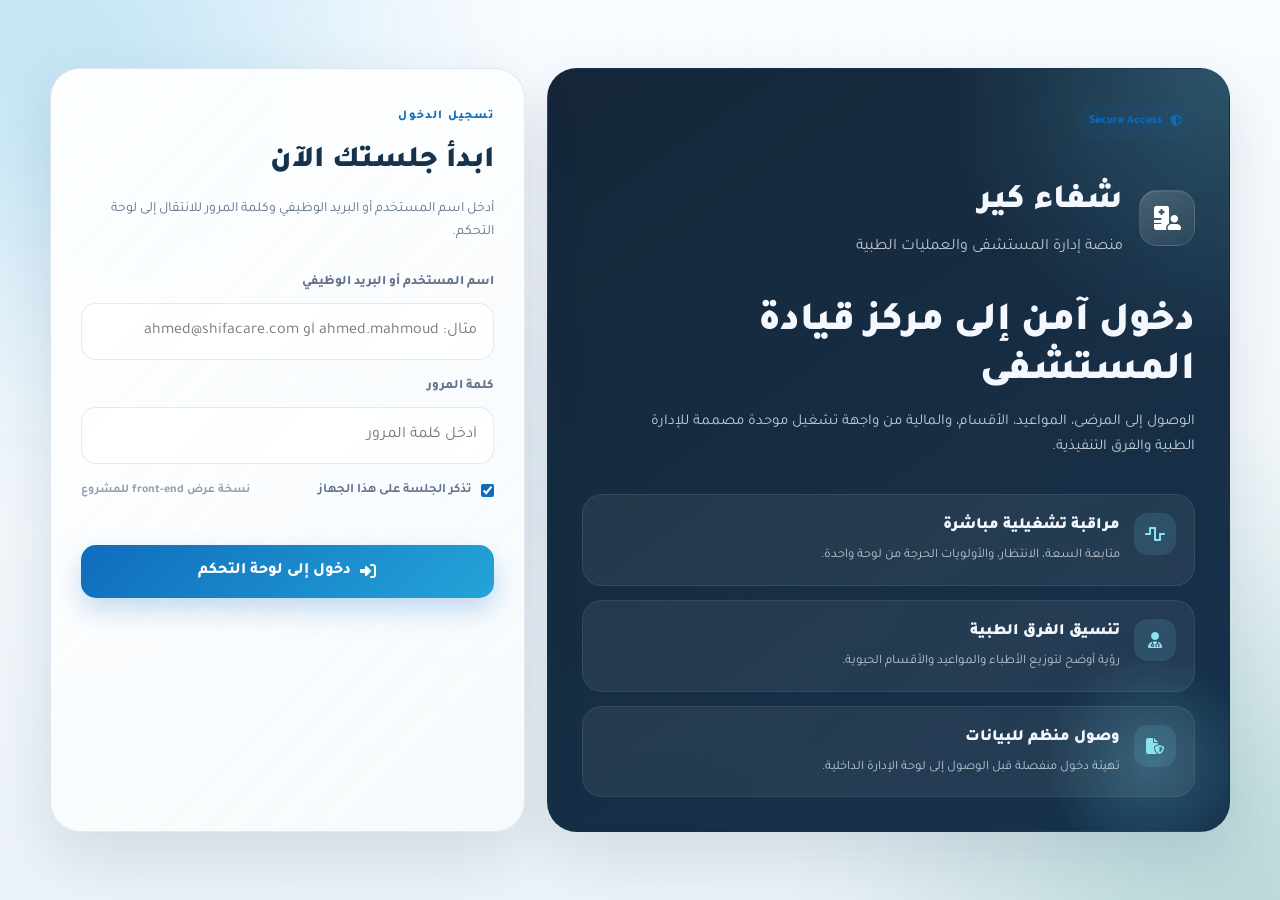
==== login.html @ 3c0a7994 "Add files via upload" ====
<!DOCTYPE html>
<html lang="ar" dir="rtl">
<head>
    <meta charset="UTF-8">
    <meta name="viewport" content="width=device-width, initial-scale=1.0">
    <meta name="description" content="ShifaCare secure sign in for hospital operations dashboard.">
    <title>شفاء كير | تسجيل الدخول</title>
    <link rel="preconnect" href="https://fonts.googleapis.com">
    <link rel="preconnect" href="https://fonts.gstatic.com" crossorigin>
    <link href="https://fonts.googleapis.com/css2?family=Outfit:wght@300;400;500;600;700;800&family=Tajawal:wght@300;400;500;700;800;900&display=swap" rel="stylesheet">
    <link rel="stylesheet" href="https://cdnjs.cloudflare.com/ajax/libs/font-awesome/6.4.0/css/all.min.css">
    <link rel="stylesheet" href="styles.css">
</head>
<body class="auth-page">
    <div class="bg-blob blob-1"></div>
    <div class="bg-blob blob-2"></div>
    <div class="bg-blob blob-3"></div>

    <main class="auth-layout">
        <section class="auth-panel auth-brand-panel">
            <div class="auth-brand-top">
                <span class="hero-badge">
                    <i class="fa-solid fa-shield-halved"></i>
                    Secure Access
                </span>
                <div class="auth-logo">
                    <div class="logo-box">
                        <i class="fa-solid fa-hospital-user logo-icon"></i>
                    </div>
                    <div>
                        <h1>شفاء كير</h1>
                        <p>منصة إدارة المستشفى والعمليات الطبية</p>
                    </div>
                </div>
            </div>

            <div class="auth-copy">
                <h2>دخول آمن إلى مركز قيادة المستشفى</h2>
                <p>
                    الوصول إلى المرضى، المواعيد، الأقسام، والمالية من واجهة تشغيل موحدة
                    مصممة للإدارة الطبية والفرق التنفيذية.
                </p>
            </div>

            <div class="auth-feature-list">
                <article class="auth-feature">
                    <i class="fa-solid fa-wave-square"></i>
                    <div>
                        <h3>مراقبة تشغيلية مباشرة</h3>
                        <p>متابعة السعة، الانتظار، والأولويات الحرجة من لوحة واحدة.</p>
                    </div>
                </article>
                <article class="auth-feature">
                    <i class="fa-solid fa-user-doctor"></i>
                    <div>
                        <h3>تنسيق الفرق الطبية</h3>
                        <p>رؤية أوضح لتوزيع الأطباء والمواعيد والأقسام الحيوية.</p>
                    </div>
                </article>
                <article class="auth-feature">
                    <i class="fa-solid fa-file-shield"></i>
                    <div>
                        <h3>وصول منظم للبيانات</h3>
                        <p>تهيئة دخول منفصلة قبل الوصول إلى لوحة الإدارة الداخلية.</p>
                    </div>
                </article>
            </div>
        </section>

        <section class="auth-panel auth-form-panel">
            <div class="auth-form-head">
                <span class="section-label">تسجيل الدخول</span>
                <h2>ابدأ جلستك الآن</h2>
                <p>أدخل اسم المستخدم أو البريد الوظيفي وكلمة المرور للانتقال إلى لوحة التحكم.</p>
            </div>

            <form id="login-form" class="auth-form">
                <div class="form-group">
                    <label for="login-identifier">اسم المستخدم أو البريد الوظيفي</label>
                    <input type="text" id="login-identifier" placeholder="مثال: ahmed.mahmoud أو ahmed@shifacare.com" autocomplete="username" required>
                </div>

                <div class="form-group">
                    <label for="login-password">كلمة المرور</label>
                    <input type="password" id="login-password" placeholder="أدخل كلمة المرور" autocomplete="current-password" required>
                </div>

                <div class="auth-form-row">
                    <label class="remember-box">
                        <input type="checkbox" id="remember-session" checked>
                        <span>تذكر الجلسة على هذا الجهاز</span>
                    </label>
                    <span class="auth-helper">نسخة عرض front-end للمشروع</span>
                </div>

                <div class="auth-error" id="login-error" aria-live="polite"></div>

                <button type="submit" class="btn-primary auth-submit">
                    <i class="fa-solid fa-right-to-bracket"></i>
                    دخول إلى لوحة التحكم
                </button>
            </form>
        </section>
    </main>

    <script src="auth.js"></script>
    <script src="login.js"></script>
</body>
</html>
---- styles.css ----
/**
 * ShifaCare professional hospital dashboard
 */

:root {
    --bg-top: #f8fbff;
    --bg-main: #f4f8fc;
    --bg-secondary: #ebf2f8;
    --surface-main: rgba(255, 255, 255, 0.92);
    --surface-soft: #f8fbfd;
    --surface-muted: #eef4f8;
    --sidebar-bg: rgba(11, 29, 49, 0.96);
    --sidebar-surface: rgba(255, 255, 255, 0.08);
    --sidebar-text: #f4f7fb;
    --sidebar-muted: #9eb0c5;
    --primary: #0f6cbd;
    --primary-strong: #0b5ea6;
    --secondary: #12836f;
    --accent: #e08d2d;
    --danger: #d94343;
    --success: #16846a;
    --warning: #b87918;
    --info: #5270d6;
    --text-main: #17324d;
    --text-muted: #64748b;
    --text-soft: #8ea0b3;
    --border: rgba(20, 67, 108, 0.11);
    --border-strong: rgba(20, 67, 108, 0.18);
    --shadow-lg: 0 24px 60px rgba(15, 47, 82, 0.12);
    --shadow-md: 0 16px 36px rgba(15, 47, 82, 0.08);
    --shadow-sm: 0 10px 24px rgba(15, 47, 82, 0.06);
    --grad-primary: linear-gradient(135deg, #0f6cbd 0%, #24a4d8 100%);
    --grad-secondary: linear-gradient(135deg, #0f7c92 0%, #15a389 100%);
    --grad-soft: linear-gradient(135deg, rgba(255, 255, 255, 0.94) 0%, rgba(247, 251, 253, 0.84) 100%);
    --radius-xl: 30px;
    --radius-lg: 22px;
    --radius-md: 16px;
    --radius-sm: 12px;
    --sidebar-width: 306px;
    --transition: 0.28s ease;
}

body.dark-mode {
    --bg-top: #06101a;
    --bg-main: #08131f;
    --bg-secondary: #0e1a27;
    --surface-main: rgba(12, 24, 37, 0.88);
    --surface-soft: #112131;
    --surface-muted: #13283c;
    --sidebar-bg: rgba(6, 15, 27, 0.98);
    --sidebar-surface: rgba(255, 255, 255, 0.05);
    --sidebar-text: #f5f9ff;
    --sidebar-muted: #8fa1b6;
    --text-main: #f1f6fb;
    --text-muted: #95a8bd;
    --text-soft: #73859a;
    --border: rgba(255, 255, 255, 0.08);
    --border-strong: rgba(255, 255, 255, 0.13);
    --shadow-lg: 0 26px 70px rgba(0, 0, 0, 0.45);
    --shadow-md: 0 18px 40px rgba(0, 0, 0, 0.28);
    --shadow-sm: 0 10px 24px rgba(0, 0, 0, 0.18);
    --grad-soft: linear-gradient(135deg, rgba(14, 26, 39, 0.95) 0%, rgba(17, 33, 49, 0.88) 100%);
}

* {
    box-sizing: border-box;
    margin: 0;
    padding: 0;
    font-family: 'Tajawal', 'Outfit', sans-serif;
}

html {
    scroll-behavior: smooth;
}

body {
    min-height: 100vh;
    background:
        radial-gradient(circle at top left, rgba(36, 164, 216, 0.15), transparent 34%),
        radial-gradient(circle at bottom right, rgba(18, 131, 111, 0.13), transparent 32%),
        linear-gradient(180deg, var(--bg-top) 0%, var(--bg-main) 42%, var(--bg-secondary) 100%);
    color: var(--text-main);
    overflow-x: hidden;
    line-height: 1.65;
    position: relative;
}

body::before {
    content: '';
    position: fixed;
    inset: 0;
    background-image:
        linear-gradient(rgba(15, 108, 189, 0.04) 1px, transparent 1px),
        linear-gradient(90deg, rgba(15, 108, 189, 0.04) 1px, transparent 1px);
    background-size: 44px 44px;
    mask-image: radial-gradient(circle at center, rgba(0, 0, 0, 0.5), transparent 80%);
    pointer-events: none;
    z-index: -3;
}

a,
button,
input,
select {
    font: inherit;
}

button {
    border: none;
    background: none;
}

img {
    display: block;
    max-width: 100%;
}

::-webkit-scrollbar {
    width: 8px;
    height: 8px;
}

::-webkit-scrollbar-track {
    background: transparent;
}

::-webkit-scrollbar-thumb {
    background: rgba(15, 108, 189, 0.2);
    border-radius: 999px;
}

::-webkit-scrollbar-thumb:hover {
    background: rgba(15, 108, 189, 0.38);
}

.bg-blob {
    position: fixed;
    border-radius: 50%;
    filter: blur(120px);
    opacity: 0.22;
    z-index: -2;
    animation: floatBlob 18s ease-in-out infinite alternate;
}

.blob-1 {
    width: 380px;
    height: 380px;
    top: -120px;
    left: -100px;
    background: rgba(36, 164, 216, 0.75);
}

.blob-2 {
    width: 420px;
    height: 420px;
    bottom: -170px;
    right: -120px;
    background: rgba(18, 131, 111, 0.58);
}

.blob-3 {
    width: 260px;
    height: 260px;
    top: 34%;
    left: 28%;
    background: rgba(15, 108, 189, 0.32);
}

@keyframes floatBlob {
    from {
        transform: translate3d(0, 0, 0) scale(1);
    }
    to {
        transform: translate3d(40px, 50px, 0) scale(1.08);
    }
}

.dashboard-container {
    display: flex;
    min-height: 100vh;
}

.sidebar {
    width: var(--sidebar-width);
    background: var(--sidebar-bg);
    border-left: 1px solid rgba(255, 255, 255, 0.08);
    color: var(--sidebar-text);
    position: fixed;
    inset: 0 0 0 auto;
    z-index: 1000;
    display: flex;
    flex-direction: column;
    padding: 24px 18px 22px;
    box-shadow: 0 0 0 1px rgba(255, 255, 255, 0.03), 0 24px 60px rgba(3, 10, 20, 0.34);
    backdrop-filter: blur(18px);
    transition: transform var(--transition);
}

.sidebar-header {
    display: flex;
    align-items: center;
    gap: 16px;
    padding: 10px 12px 18px;
}

.logo-box {
    width: 56px;
    height: 56px;
    border-radius: 18px;
    background: linear-gradient(135deg, rgba(255, 255, 255, 0.18), rgba(255, 255, 255, 0.05));
    border: 1px solid rgba(255, 255, 255, 0.11);
    display: grid;
    place-items: center;
    box-shadow: inset 0 1px 0 rgba(255, 255, 255, 0.08);
}

.logo-icon {
    font-size: 24px;
    color: #ffffff;
}

.sidebar-header h2 {
    font-size: 27px;
    font-weight: 900;
    letter-spacing: -0.6px;
}

.sidebar-header h2 span {
    color: #74d6eb;
}

.sidebar-header p {
    margin-top: 4px;
    color: var(--sidebar-muted);
    font-size: 13px;
    font-weight: 600;
}

.sidebar-meta {
    margin: 0 10px 18px;
    padding: 18px;
    background: linear-gradient(180deg, rgba(255, 255, 255, 0.06), rgba(255, 255, 255, 0.02));
    border: 1px solid rgba(255, 255, 255, 0.08);
    border-radius: 20px;
}

.sidebar-pill {
    display: inline-flex;
    align-items: center;
    gap: 8px;
    padding: 8px 12px;
    border-radius: 999px;
    background: rgba(116, 214, 235, 0.1);
    color: #d4f4fb;
    font-size: 12px;
    font-weight: 800;
    margin-bottom: 12px;
}

.sidebar-meta p {
    color: var(--sidebar-muted);
    font-size: 13px;
}

.sidebar-menu {
    flex: 1;
    overflow-y: auto;
    padding: 6px 6px 14px;
}

.menu-label {
    color: var(--sidebar-muted);
    font-size: 11px;
    font-weight: 800;
    letter-spacing: 0.12em;
    text-transform: uppercase;
    margin: 16px 12px 10px;
}

.nav-links {
    list-style: none;
}

.nav-links li {
    margin-bottom: 6px;
}

.nav-item {
    display: flex;
    align-items: center;
    gap: 12px;
    padding: 14px 16px;
    color: var(--sidebar-text);
    text-decoration: none;
    border-radius: 16px;
    font-size: 15px;
    font-weight: 700;
    transition: background var(--transition), transform var(--transition), color var(--transition), border-color var(--transition);
    border: 1px solid transparent;
}

.nav-item i:first-child {
    width: 22px;
    text-align: center;
    font-size: 16px;
    color: #8fd9e8;
}

.nav-links li.active > .nav-item,
.nav-item:hover {
    background: rgba(255, 255, 255, 0.09);
    border-color: rgba(255, 255, 255, 0.08);
    transform: translateX(-3px);
}

.submenu-arrow {
    margin-right: auto;
    font-size: 11px;
    color: var(--sidebar-muted);
    transition: transform var(--transition);
}

.sub-menu {
    list-style: none;
    margin: 6px 18px 0 0;
    padding-right: 14px;
    border-right: 1px solid rgba(255, 255, 255, 0.1);
    max-height: 0;
    overflow: hidden;
    opacity: 0;
    transition: max-height var(--transition), opacity var(--transition), margin var(--transition);
}

.has-submenu.open .sub-menu {
    max-height: 220px;
    opacity: 1;
    margin-bottom: 10px;
}

.has-submenu.open .submenu-arrow {
    transform: rotate(180deg);
}

.sub-menu li {
    margin-bottom: 0;
}

.sub-menu a {
    display: block;
    padding: 10px 12px;
    border-radius: 12px;
    color: var(--sidebar-muted);
    text-decoration: none;
    font-size: 13px;
    font-weight: 700;
    transition: background var(--transition), color var(--transition);
}

.sub-menu a:hover,
.sub-menu li.active a {
    color: #ffffff;
    background: rgba(255, 255, 255, 0.06);
}

.sidebar-footer {
    padding: 18px 12px 6px;
    border-top: 1px solid rgba(255, 255, 255, 0.08);
}

.logout {
    display: inline-flex;
    align-items: center;
    gap: 10px;
    color: #ffb5b5;
    text-decoration: none;
    font-size: 15px;
    font-weight: 800;
    transition: color var(--transition), transform var(--transition);
}

.logout:hover {
    color: #ffffff;
    transform: translateX(-3px);
}

.main-content {
    flex: 1;
    margin-right: var(--sidebar-width);
    min-height: 100vh;
    display: flex;
    flex-direction: column;
}

.top-header {
    position: sticky;
    top: 0;
    z-index: 900;
    display: flex;
    align-items: center;
    justify-content: space-between;
    gap: 24px;
    padding: 26px 36px 20px;
    backdrop-filter: blur(18px);
    background: linear-gradient(180deg, rgba(244, 248, 252, 0.92), rgba(244, 248, 252, 0.78));
    border-bottom: 1px solid var(--border);
}

body.dark-mode .top-header {
    background: linear-gradient(180deg, rgba(8, 19, 31, 0.92), rgba(8, 19, 31, 0.78));
}

.top-header-left,
.top-header-right,
.user-info,
.header-actions,
.status-chip-group {
    display: flex;
    align-items: center;
}

.top-header-left {
    gap: 16px;
    min-width: 0;
}

.top-header-right {
    gap: 20px;
    min-width: 0;
}

.header-intro .eyebrow,
.section-label {
    display: inline-flex;
    align-items: center;
    gap: 8px;
    color: var(--primary);
    font-size: 12px;
    font-weight: 800;
    letter-spacing: 0.1em;
    text-transform: uppercase;
    margin-bottom: 8px;
}

.header-intro h1 {
    font-size: 30px;
    font-weight: 900;
    letter-spacing: -0.03em;
}

.header-intro p {
    margin-top: 6px;
    color: var(--text-muted);
    font-size: 14px;
}

.search-bar {
    position: relative;
    display: flex;
    align-items: center;
    gap: 12px;
    width: min(420px, 42vw);
    padding: 14px 18px;
    border-radius: 18px;
    background: var(--surface-main);
    border: 1px solid var(--border);
    box-shadow: var(--shadow-sm);
    transition: width var(--transition), border-color var(--transition), box-shadow var(--transition), transform var(--transition);
}

.search-bar:focus-within {
    border-color: rgba(15, 108, 189, 0.28);
    box-shadow: 0 0 0 4px rgba(15, 108, 189, 0.08), var(--shadow-sm);
    transform: translateY(-1px);
}

.search-bar i {
    color: var(--primary);
    font-size: 15px;
}

.search-bar input {
    flex: 1;
    background: transparent;
    border: none;
    color: var(--text-main);
    outline: none;
}

.search-bar input::placeholder {
    color: var(--text-soft);
}

.user-info {
    gap: 16px;
}

.clock-box {
    padding-left: 18px;
    border-left: 1px solid var(--border);
    text-align: left;
}

.clock {
    color: var(--primary);
    font-size: 18px;
    font-weight: 900;
}

.date {
    color: var(--text-muted);
    font-size: 11px;
    font-weight: 700;
}

.header-actions {
    gap: 10px;
}

.notifications {
    position: relative;
}

.icon-btn {
    width: 46px;
    height: 46px;
    border-radius: 15px;
    background: var(--surface-main);
    border: 1px solid var(--border);
    color: var(--text-muted);
    display: grid;
    place-items: center;
    cursor: pointer;
    box-shadow: var(--shadow-sm);
    transition: transform var(--transition), border-color var(--transition), color var(--transition), box-shadow var(--transition);
    position: relative;
}

.icon-btn:hover {
    color: var(--primary);
    border-color: rgba(15, 108, 189, 0.25);
    transform: translateY(-2px);
    box-shadow: var(--shadow-md);
}

.badge {
    position: absolute;
    top: -5px;
    right: -5px;
    width: 19px;
    height: 19px;
    border-radius: 999px;
    display: grid;
    place-items: center;
    background: var(--danger);
    color: #ffffff;
    font-size: 10px;
    font-weight: 800;
    border: 2px solid var(--bg-main);
}

.profile {
    display: flex;
    align-items: center;
    gap: 12px;
    padding: 8px 12px;
    border-radius: 18px;
    background: var(--surface-main);
    border: 1px solid var(--border);
    box-shadow: var(--shadow-sm);
    cursor: pointer;
    transition: transform var(--transition), box-shadow var(--transition), border-color var(--transition);
}

.profile:hover {
    transform: translateY(-2px);
    box-shadow: var(--shadow-md);
    border-color: rgba(15, 108, 189, 0.24);
}

.profile-img {
    width: 46px;
    height: 46px;
    border-radius: 16px;
    object-fit: cover;
    border: 2px solid rgba(15, 108, 189, 0.16);
}

.profile-details h4 {
    font-size: 14px;
    font-weight: 800;
}

.profile-details p {
    color: var(--text-muted);
    font-size: 12px;
    font-weight: 700;
}

.content-wrapper {
    padding: 28px 36px 42px;
    flex: 1;
}

.header-status-row {
    display: flex;
    align-items: center;
    justify-content: space-between;
    gap: 16px;
    flex-wrap: wrap;
    margin-bottom: 26px;
}

.status-banner {
    display: inline-flex;
    align-items: center;
    gap: 10px;
    padding: 12px 16px;
    border-radius: 999px;
    background: rgba(18, 131, 111, 0.08);
    color: var(--success);
    border: 1px solid rgba(18, 131, 111, 0.16);
    font-size: 14px;
    font-weight: 800;
}

.status-dot {
    width: 10px;
    height: 10px;
    border-radius: 999px;
    background: var(--success);
    box-shadow: 0 0 0 6px rgba(18, 131, 111, 0.14);
}

.status-chip-group {
    gap: 12px;
    flex-wrap: wrap;
}

.metric-chip {
    display: inline-flex;
    align-items: center;
    gap: 9px;
    padding: 11px 14px;
    border-radius: 16px;
    background: var(--surface-main);
    border: 1px solid var(--border);
    box-shadow: var(--shadow-sm);
    color: var(--text-main);
    font-size: 13px;
    font-weight: 700;
}

.metric-chip i {
    color: var(--primary);
}

#view-container {
    transition: opacity 0.18s ease;
}

.animated-view {
    animation: fadeUp 0.36s ease;
}

@keyframes fadeUp {
    from {
        opacity: 0;
        transform: translateY(8px);
    }
    to {
        opacity: 1;
        transform: translateY(0);
    }
}

.page-header {
    display: flex;
    align-items: flex-end;
    justify-content: space-between;
    gap: 18px;
    flex-wrap: wrap;
    margin-bottom: 24px;
}

.page-header h2 {
    font-size: 32px;
    font-weight: 900;
    letter-spacing: -0.03em;
}

.page-header p {
    margin-top: 8px;
    color: var(--text-muted);
    font-size: 15px;
    max-width: 720px;
}

.page-actions {
    display: flex;
    align-items: center;
    gap: 12px;
    flex-wrap: wrap;
}

.hero-panel,
.glass-panel,
.doctor-card {
    background: var(--grad-soft);
    border: 1px solid var(--border);
    box-shadow: var(--shadow-md);
}

.hero-panel {
    display: grid;
    grid-template-columns: minmax(0, 1.45fr) minmax(300px, 1fr);
    gap: 22px;
    padding: 30px;
    border-radius: var(--radius-xl);
    margin-bottom: 24px;
    position: relative;
    overflow: hidden;
}

.hero-panel::after {
    content: '';
    position: absolute;
    inset: auto auto -80px -80px;
    width: 220px;
    height: 220px;
    background: radial-gradient(circle, rgba(36, 164, 216, 0.18), transparent 68%);
    pointer-events: none;
}

.hero-copy {
    position: relative;
    z-index: 1;
}

.hero-badge {
    display: inline-flex;
    align-items: center;
    gap: 8px;
    padding: 9px 13px;
    border-radius: 999px;
    background: rgba(15, 108, 189, 0.08);
    color: var(--primary);
    font-size: 12px;
    font-weight: 800;
    margin-bottom: 16px;
}

.hero-copy h2 {
    font-size: 36px;
    font-weight: 900;
    line-height: 1.24;
    max-width: 620px;
}

.hero-copy p {
    max-width: 640px;
    margin-top: 12px;
    color: var(--text-muted);
    font-size: 15px;
}

.hero-actions {
    display: flex;
    align-items: center;
    gap: 12px;
    flex-wrap: wrap;
    margin-top: 22px;
}

.hero-side-grid {
    display: grid;
    grid-template-columns: repeat(2, minmax(0, 1fr));
    gap: 14px;
}

.hero-mini-card {
    padding: 18px 18px 16px;
    border-radius: 20px;
    background: rgba(255, 255, 255, 0.54);
    border: 1px solid rgba(15, 67, 108, 0.08);
}

body.dark-mode .hero-mini-card {
    background: rgba(255, 255, 255, 0.03);
}

.hero-mini-card span {
    display: block;
    color: var(--text-muted);
    font-size: 12px;
    font-weight: 700;
}

.hero-mini-card strong {
    display: block;
    margin: 8px 0 6px;
    font-size: 26px;
    font-weight: 900;
}

.hero-mini-card small {
    color: var(--text-soft);
    font-size: 12px;
    font-weight: 700;
}

.stats-grid {
    display: grid;
    grid-template-columns: repeat(auto-fit, minmax(220px, 1fr));
    gap: 18px;
    margin-bottom: 24px;
}

.compact-stats {
    grid-template-columns: repeat(auto-fit, minmax(260px, 1fr));
}

.stat-card {
    padding: 22px;
    border-radius: 24px;
    background: var(--grad-soft);
    border: 1px solid var(--border);
    box-shadow: var(--shadow-sm);
    transition: transform var(--transition), box-shadow var(--transition), border-color var(--transition);
}

.stat-card:hover {
    transform: translateY(-4px);
    box-shadow: var(--shadow-md);
    border-color: rgba(15, 108, 189, 0.16);
}

.stat-head {
    display: flex;
    align-items: center;
    justify-content: space-between;
    gap: 16px;
}

.stat-label {
    color: var(--text-muted);
    font-size: 13px;
    font-weight: 800;
}

.stat-icon {
    width: 54px;
    height: 54px;
    border-radius: 18px;
    display: grid;
    place-items: center;
    font-size: 20px;
}

.stat-icon.blue {
    background: rgba(15, 108, 189, 0.1);
    color: var(--primary);
}

.stat-icon.green {
    background: rgba(22, 132, 106, 0.12);
    color: var(--success);
}

.stat-icon.orange {
    background: rgba(224, 141, 45, 0.12);
    color: var(--accent);
}

.stat-icon.purple {
    background: rgba(82, 112, 214, 0.12);
    color: var(--info);
}

.stat-details {
    margin-top: 18px;
    display: flex;
    align-items: baseline;
    justify-content: space-between;
    gap: 12px;
}

.stat-details h2 {
    font-size: 32px;
    font-weight: 900;
    letter-spacing: -0.03em;
}

.stat-trend {
    padding: 6px 10px;
    border-radius: 999px;
    font-size: 11px;
    font-weight: 800;
    white-space: nowrap;
}

.stat-trend.up {
    background: rgba(22, 132, 106, 0.1);
    color: var(--success);
}

.stat-trend.down {
    background: rgba(224, 141, 45, 0.12);
    color: var(--warning);
}

.stat-caption {
    margin-top: 12px;
    color: var(--text-muted);
    font-size: 13px;
}

.dashboard-grid {
    display: grid;
    grid-template-columns: minmax(0, 1fr) minmax(0, 1fr);
    gap: 18px;
}

.panel-span-2 {
    grid-column: 1 / -1;
}

.glass-panel {
    border-radius: 24px;
    overflow: hidden;
}

.panel-header {
    display: flex;
    align-items: flex-start;
    justify-content: space-between;
    gap: 16px;
    padding: 22px 24px 18px;
    border-bottom: 1px solid var(--border);
}

.panel-header h3 {
    font-size: 20px;
    font-weight: 900;
    margin-bottom: 4px;
}

.panel-header p,
.panel-note {
    color: var(--text-muted);
    font-size: 13px;
}

.panel-note {
    padding: 16px 24px 0;
}

.department-grid {
    display: grid;
    grid-template-columns: repeat(auto-fit, minmax(240px, 1fr));
    gap: 16px;
    padding: 22px 24px 24px;
}

.department-card {
    padding: 18px;
    border-radius: 20px;
    background: rgba(255, 255, 255, 0.54);
    border: 1px solid var(--border);
}

body.dark-mode .department-card {
    background: rgba(255, 255, 255, 0.03);
}

.department-header,
.department-stats,
.department-footer,
.priority-top,
.doctor-head,
.doctor-meta,
.timeline-head,
.notif-head {
    display: flex;
    align-items: center;
    justify-content: space-between;
    gap: 12px;
}

.department-header h4 {
    font-size: 17px;
    font-weight: 900;
}

.department-header p,
.department-footer span {
    color: var(--text-muted);
    font-size: 13px;
}

.department-stats {
    margin: 16px 0 14px;
}

.department-stats span {
    display: block;
    color: var(--text-soft);
    font-size: 12px;
    font-weight: 700;
    margin-bottom: 4px;
}

.department-stats strong,
.department-footer strong,
.timeline-head h4,
.doctor-head h3 {
    font-weight: 800;
}

.progress-track {
    height: 9px;
    border-radius: 999px;
    background: rgba(15, 67, 108, 0.08);
    overflow: hidden;
}

.progress-fill {
    display: block;
    height: 100%;
    border-radius: inherit;
}

.progress-fill.stable {
    background: linear-gradient(90deg, #22b49b, #52d1b4);
}

.progress-fill.warning {
    background: linear-gradient(90deg, #dca04a, #f4c86e);
}

.progress-fill.critical {
    background: linear-gradient(90deg, #d94c4c, #f08181);
}

.department-footer {
    margin-top: 14px;
    align-items: flex-start;
}

.priority-list {
    padding: 14px 22px 24px;
    display: grid;
    gap: 12px;
}

.priority-item {
    padding: 16px 18px;
    border-radius: 18px;
    background: rgba(255, 255, 255, 0.5);
    border: 1px solid var(--border);
}

body.dark-mode .priority-item {
    background: rgba(255, 255, 255, 0.02);
}

.priority-item h4 {
    font-size: 15px;
    font-weight: 900;
}

.priority-item p {
    margin-top: 10px;
    color: var(--text-muted);
    font-size: 13px;
}

.table-responsive {
    overflow-x: auto;
    padding: 8px 12px 14px;
}

table {
    width: 100%;
    border-collapse: collapse;
    text-align: right;
}

th {
    color: var(--text-soft);
    font-size: 11px;
    font-weight: 800;
    letter-spacing: 0.06em;
    text-transform: uppercase;
    padding: 16px 14px;
    white-space: nowrap;
}

td {
    padding: 16px 14px;
    border-top: 1px solid var(--border);
    font-size: 14px;
    vertical-align: middle;
}

tbody tr {
    transition: background var(--transition);
}

tbody tr:hover {
    background: rgba(15, 108, 189, 0.035);
}

.table-user {
    display: flex;
    align-items: center;
    gap: 12px;
}

.table-avatar {
    width: 40px;
    height: 40px;
    border-radius: 14px;
    object-fit: cover;
}

.table-primary {
    display: block;
    font-weight: 800;
    color: var(--text-main);
}

.table-subtext {
    display: block;
    color: var(--text-muted);
    font-size: 12px;
    margin-top: 3px;
}

.timeline-list {
    padding: 18px 24px 24px;
    display: grid;
    gap: 14px;
}

.timeline-item {
    display: flex;
    align-items: flex-start;
    gap: 14px;
    padding: 14px;
    border-radius: 18px;
    background: rgba(255, 255, 255, 0.48);
    border: 1px solid var(--border);
}

body.dark-mode .timeline-item {
    background: rgba(255, 255, 255, 0.02);
}

.timeline-item.compact {
    align-items: center;
}

.timeline-icon,
.time-badge {
    flex-shrink: 0;
}

.timeline-icon {
    width: 42px;
    height: 42px;
    border-radius: 14px;
    display: grid;
    place-items: center;
    font-size: 15px;
}

.timeline-icon.stable,
.notif-icon.stable {
    background: rgba(22, 132, 106, 0.12);
    color: var(--success);
}

.timeline-icon.warning,
.notif-icon.warning {
    background: rgba(224, 141, 45, 0.15);
    color: var(--warning);
}

.timeline-icon.critical,
.notif-icon.critical {
    background: rgba(217, 67, 67, 0.14);
    color: var(--danger);
}

.timeline-content {
    flex: 1;
}

.timeline-head {
    align-items: flex-start;
}

.timeline-head h4 {
    font-size: 15px;
}

.timeline-head span {
    color: var(--text-soft);
    font-size: 12px;
    font-weight: 700;
}

.timeline-content p {
    margin-top: 6px;
    color: var(--text-muted);
    font-size: 13px;
}

.time-badge {
    min-width: 78px;
    padding: 10px 12px;
    border-radius: 16px;
    text-align: center;
    background: rgba(15, 108, 189, 0.08);
    color: var(--primary);
}

.time-badge strong {
    display: block;
    font-size: 15px;
    font-weight: 900;
}

.time-badge span {
    display: block;
    margin-top: 2px;
    font-size: 11px;
    font-weight: 700;
}

.doctor-grid {
    display: grid;
    grid-template-columns: repeat(auto-fit, minmax(260px, 1fr));
    gap: 18px;
}

.doctor-card {
    display: flex;
    align-items: center;
    gap: 16px;
    padding: 22px;
    border-radius: 24px;
}

.doctor-avatar {
    width: 84px;
    height: 84px;
    border-radius: 24px;
    object-fit: cover;
    border: 3px solid rgba(15, 108, 189, 0.12);
}

.doctor-card-body {
    flex: 1;
}

.doctor-head {
    align-items: flex-start;
}

.doctor-head p {
    color: var(--primary);
    font-size: 13px;
    font-weight: 700;
    margin-top: 5px;
}

.doctor-meta {
    margin-top: 14px;
    flex-wrap: wrap;
}

.doctor-meta span {
    padding: 8px 10px;
    border-radius: 999px;
    background: rgba(15, 108, 189, 0.07);
    color: var(--text-muted);
    font-size: 12px;
    font-weight: 700;
}

.profile-panel {
    padding: 28px;
}

.profile-hero {
    display: flex;
    align-items: center;
    gap: 18px;
    margin-bottom: 24px;
}

.profile-hero-avatar {
    width: 96px;
    height: 96px;
    border-radius: 30px;
    border: 4px solid rgba(15, 108, 189, 0.12);
}

.profile-hero h3 {
    margin-top: 12px;
    font-size: 28px;
    font-weight: 900;
}

.profile-hero p {
    margin-top: 6px;
    color: var(--text-muted);
}

.profile-meta-grid {
    display: grid;
    grid-template-columns: repeat(auto-fit, minmax(220px, 1fr));
    gap: 14px;
}

.meta-card {
    padding: 18px;
    border-radius: 18px;
    background: rgba(255, 255, 255, 0.5);
    border: 1px solid var(--border);
}

body.dark-mode .meta-card {
    background: rgba(255, 255, 255, 0.02);
}

.meta-card span {
    display: block;
    color: var(--text-soft);
    font-size: 12px;
    font-weight: 700;
    margin-bottom: 8px;
}

.meta-card strong {
    font-size: 15px;
    font-weight: 800;
}

.form-grid {
    display: grid;
    grid-template-columns: repeat(auto-fit, minmax(240px, 1fr));
    gap: 18px;
    padding: 26px;
}

.form-group {
    display: flex;
    flex-direction: column;
    gap: 10px;
}

.form-group label {
    color: var(--text-muted);
    font-size: 13px;
    font-weight: 800;
}

.form-group input,
.form-group select {
    width: 100%;
    padding: 14px 16px;
    border-radius: 15px;
    border: 1px solid var(--border);
    background: rgba(255, 255, 255, 0.72);
    color: var(--text-main);
    outline: none;
    transition: border-color var(--transition), box-shadow var(--transition), background var(--transition);
}

body.dark-mode .form-group input,
body.dark-mode .form-group select {
    background: rgba(255, 255, 255, 0.03);
}

.form-group input:focus,
.form-group select:focus {
    border-color: rgba(15, 108, 189, 0.32);
    box-shadow: 0 0 0 4px rgba(15, 108, 189, 0.08);
}

.form-actions {
    display: flex;
    justify-content: flex-end;
    gap: 12px;
    flex-wrap: wrap;
    padding: 18px 26px 24px;
    border-top: 1px solid var(--border);
}

.btn-primary,
.btn-outline,
.btn-sm {
    display: inline-flex;
    align-items: center;
    justify-content: center;
    gap: 9px;
    cursor: pointer;
    font-weight: 800;
    transition: transform var(--transition), box-shadow var(--transition), border-color var(--transition), background var(--transition), color var(--transition);
}

.btn-primary {
    padding: 13px 20px;
    border-radius: 15px;
    color: #ffffff;
    background: var(--grad-primary);
    box-shadow: 0 12px 26px rgba(15, 108, 189, 0.24);
}

.btn-primary:hover {
    transform: translateY(-2px);
    box-shadow: 0 16px 34px rgba(15, 108, 189, 0.3);
}

.btn-outline {
    padding: 12px 18px;
    border-radius: 15px;
    color: var(--text-main);
    background: var(--surface-main);
    border: 1px solid var(--border);
    box-shadow: var(--shadow-sm);
}

.btn-outline:hover {
    color: var(--primary);
    border-color: rgba(15, 108, 189, 0.25);
    transform: translateY(-2px);
}

.btn-sm {
    width: 38px;
    height: 38px;
    border-radius: 12px;
    color: var(--primary);
    background: rgba(15, 108, 189, 0.08);
}

.btn-sm:hover {
    transform: translateY(-1px);
    background: rgba(15, 108, 189, 0.14);
}

.status {
    display: inline-flex;
    align-items: center;
    justify-content: center;
    padding: 7px 12px;
    border-radius: 999px;
    font-size: 11px;
    font-weight: 900;
    white-space: nowrap;
}

.status.stable {
    background: rgba(22, 132, 106, 0.1);
    color: var(--success);
}

.status.warning {
    background: rgba(224, 141, 45, 0.13);
    color: var(--warning);
}

.status.critical {
    background: rgba(217, 67, 67, 0.11);
    color: var(--danger);
}

.status.recovering,
.status.neutral {
    background: rgba(82, 112, 214, 0.12);
    color: var(--info);
}

.search-results,
.notif-dropdown {
    position: absolute;
    top: calc(100% + 12px);
    right: 0;
    width: 100%;
    background: var(--surface-main);
    border: 1px solid var(--border);
    border-radius: 18px;
    box-shadow: var(--shadow-lg);
    overflow: hidden;
    z-index: 2000;
    display: none;
}

.notif-dropdown {
    width: 360px;
    min-width: 360px;
}

.notif-dropdown.active {
    display: block;
    animation: fadeUp 0.22s ease;
}

.dropdown-header {
    display: flex;
    align-items: center;
    justify-content: space-between;
    gap: 10px;
    padding: 16px 18px;
    border-bottom: 1px solid var(--border);
}

.dropdown-header h4 {
    font-size: 16px;
    font-weight: 900;
}

.dropdown-header span {
    color: var(--text-muted);
    font-size: 12px;
    font-weight: 700;
}

.notif-item {
    display: flex;
    align-items: flex-start;
    gap: 12px;
    padding: 16px 18px;
    border-top: 1px solid var(--border);
}

.notif-item:first-of-type {
    border-top: none;
}

.notif-icon {
    width: 40px;
    height: 40px;
    border-radius: 14px;
    display: grid;
    place-items: center;
    flex-shrink: 0;
}

.notif-content {
    flex: 1;
}

.notif-head h5 {
    font-size: 14px;
    font-weight: 800;
}

.notif-head span {
    color: var(--text-soft);
    font-size: 11px;
    font-weight: 700;
}

.notif-content p {
    margin-top: 5px;
    color: var(--text-muted);
    font-size: 12px;
}

.search-result-item {
    width: 100%;
    display: flex;
    align-items: center;
    gap: 12px;
    padding: 14px 16px;
    text-align: right;
    cursor: pointer;
    border: none;
    background: transparent;
    color: inherit;
    transition: background var(--transition);
}

.search-result-item + .search-result-item {
    border-top: 1px solid var(--border);
}

.search-result-item:hover {
    background: rgba(15, 108, 189, 0.045);
}

.search-result-icon {
    width: 38px;
    height: 38px;
    border-radius: 12px;
    display: grid;
    place-items: center;
    background: rgba(15, 108, 189, 0.08);
    color: var(--primary);
    flex-shrink: 0;
}

.search-result-text {
    display: flex;
    flex-direction: column;
    gap: 2px;
    align-items: flex-start;
}

.search-result-text strong {
    font-size: 14px;
    font-weight: 800;
}

.search-result-text small,
.search-empty {
    color: var(--text-muted);
    font-size: 12px;
}

.search-empty {
    padding: 15px 16px;
}

.toast {
    position: fixed;
    left: 26px;
    bottom: 26px;
    display: inline-flex;
    align-items: center;
    gap: 10px;
    padding: 14px 18px;
    border-radius: 16px;
    color: #ffffff;
    background: linear-gradient(135deg, rgba(15, 108, 189, 0.98), rgba(36, 164, 216, 0.95));
    box-shadow: 0 18px 36px rgba(15, 108, 189, 0.32);
    opacity: 0;
    transform: translateY(10px);
    transition: opacity 0.22s ease, transform 0.22s ease;
    z-index: 5000;
    font-size: 14px;
    font-weight: 800;
}

.toast.show {
    opacity: 1;
    transform: translateY(0);
}

.auth-page {
    display: grid;
    place-items: center;
    padding: 28px;
}

.auth-layout {
    width: min(1180px, 100%);
    display: grid;
    grid-template-columns: minmax(0, 1.18fr) minmax(360px, 0.82fr);
    gap: 22px;
    align-items: stretch;
}

.auth-panel {
    position: relative;
    border-radius: 30px;
    border: 1px solid var(--border);
    box-shadow: var(--shadow-lg);
    overflow: hidden;
}

.auth-brand-panel {
    padding: 34px;
    background:
        radial-gradient(circle at top right, rgba(116, 214, 235, 0.24), transparent 28%),
        linear-gradient(145deg, rgba(11, 29, 49, 0.96), rgba(10, 39, 66, 0.94));
    color: #f4f8fe;
}

.auth-brand-panel::after {
    content: '';
    position: absolute;
    inset: auto -30px -40px auto;
    width: 220px;
    height: 220px;
    border-radius: 50%;
    background: radial-gradient(circle, rgba(116, 214, 235, 0.24), transparent 68%);
    pointer-events: none;
}

.auth-brand-top {
    position: relative;
    z-index: 1;
}

.auth-logo {
    display: flex;
    align-items: center;
    gap: 16px;
    margin-top: 18px;
}

.auth-logo h1 {
    font-size: 34px;
    font-weight: 900;
}

.auth-logo p {
    margin-top: 4px;
    color: rgba(244, 248, 254, 0.74);
}

.auth-copy {
    position: relative;
    z-index: 1;
    margin-top: 38px;
    max-width: 580px;
}

.auth-copy h2 {
    font-size: 40px;
    font-weight: 900;
    line-height: 1.22;
}

.auth-copy p {
    margin-top: 14px;
    color: rgba(244, 248, 254, 0.78);
    font-size: 15px;
}

.auth-feature-list {
    position: relative;
    z-index: 1;
    display: grid;
    gap: 14px;
    margin-top: 34px;
}

.auth-feature {
    display: flex;
    align-items: flex-start;
    gap: 14px;
    padding: 18px;
    border-radius: 20px;
    background: rgba(255, 255, 255, 0.06);
    border: 1px solid rgba(255, 255, 255, 0.08);
}

.auth-feature i {
    width: 42px;
    height: 42px;
    display: grid;
    place-items: center;
    border-radius: 14px;
    background: rgba(116, 214, 235, 0.13);
    color: #8ae3f0;
    flex-shrink: 0;
}

.auth-feature h3 {
    font-size: 16px;
    font-weight: 900;
}

.auth-feature p {
    margin-top: 6px;
    color: rgba(244, 248, 254, 0.72);
    font-size: 13px;
}

.auth-form-panel {
    padding: 34px 30px;
    background: var(--grad-soft);
}

.auth-form-head h2 {
    font-size: 30px;
    font-weight: 900;
    margin-top: 4px;
}

.auth-form-head p {
    margin-top: 10px;
    color: var(--text-muted);
    font-size: 14px;
}

.auth-form {
    margin-top: 28px;
}

.auth-form .form-group + .form-group {
    margin-top: 16px;
}

.auth-form-row {
    display: flex;
    align-items: center;
    justify-content: space-between;
    gap: 12px;
    flex-wrap: wrap;
    margin-top: 16px;
}

.remember-box {
    display: inline-flex;
    align-items: center;
    gap: 9px;
    color: var(--text-muted);
    font-size: 13px;
    font-weight: 700;
    cursor: pointer;
}

.remember-box input {
    accent-color: var(--primary);
}

.auth-helper {
    color: var(--text-soft);
    font-size: 12px;
    font-weight: 700;
}

.auth-error {
    min-height: 22px;
    margin-top: 14px;
    color: var(--danger);
    font-size: 13px;
    font-weight: 700;
}

.auth-submit {
    width: 100%;
    margin-top: 8px;
}

.empty-placeholder {
    padding: 56px 28px;
    text-align: center;
}

.empty-placeholder h3 {
    font-size: 24px;
    font-weight: 900;
}

.empty-placeholder p {
    margin: 10px auto 18px;
    color: var(--text-muted);
    max-width: 420px;
}

.mobile-menu-toggle {
    display: none;
}

@media (max-width: 1400px) {
    .top-header {
        flex-direction: column;
        align-items: stretch;
    }

    .top-header-right {
        justify-content: space-between;
        flex-wrap: wrap;
    }

    .search-bar {
        width: min(100%, 520px);
    }
}

@media (max-width: 1200px) {
    .hero-panel,
    .dashboard-grid,
    .auth-layout {
        grid-template-columns: 1fr;
    }

    .hero-side-grid {
        grid-template-columns: repeat(auto-fit, minmax(180px, 1fr));
    }
}

@media (max-width: 1100px) {
    .sidebar {
        transform: translateX(104%);
    }

    .sidebar.open {
        transform: translateX(0);
    }

    .main-content {
        margin-right: 0;
    }

    .mobile-menu-toggle {
        display: grid;
    }
}

@media (max-width: 860px) {
    .top-header,
    .content-wrapper {
        padding-left: 18px;
        padding-right: 18px;
    }

    .header-intro h1 {
        font-size: 24px;
    }

    .page-header h2,
    .hero-copy h2 {
        font-size: 26px;
    }

    .user-info {
        width: 100%;
        justify-content: space-between;
        flex-wrap: wrap;
    }

    .profile {
        width: 100%;
        justify-content: center;
    }

    .clock-box {
        border-left: none;
        padding-left: 0;
    }

    .notif-dropdown {
        width: min(92vw, 360px);
        min-width: 0;
    }

    .profile-hero {
        flex-direction: column;
        align-items: flex-start;
    }
}

@media (max-width: 640px) {
    .sidebar {
        width: min(88vw, 320px);
    }

    .hero-panel,
    .stat-card,
    .glass-panel,
    .doctor-card {
        border-radius: 20px;
    }

    .hero-panel,
    .profile-panel {
        padding: 20px;
    }

    .department-grid,
    .timeline-list,
    .priority-list {
        padding-left: 18px;
        padding-right: 18px;
    }

    .form-grid,
    .form-actions {
        padding-left: 18px;
        padding-right: 18px;
    }

    .hero-actions,
    .page-actions,
    .status-chip-group {
        width: 100%;
    }

    .hero-actions .btn-primary,
    .hero-actions .btn-outline,
    .page-actions .btn-primary,
    .page-actions .btn-outline {
        width: 100%;
    }

    .doctor-card,
    .timeline-item,
    .table-user {
        align-items: flex-start;
    }

    .auth-page {
        padding: 16px;
    }

    .auth-brand-panel,
    .auth-form-panel {
        padding: 22px 18px;
    }

    .auth-copy h2 {
        font-size: 28px;
    }

    .timeline-item.compact {
        flex-direction: column;
        align-items: flex-start;
    }
}
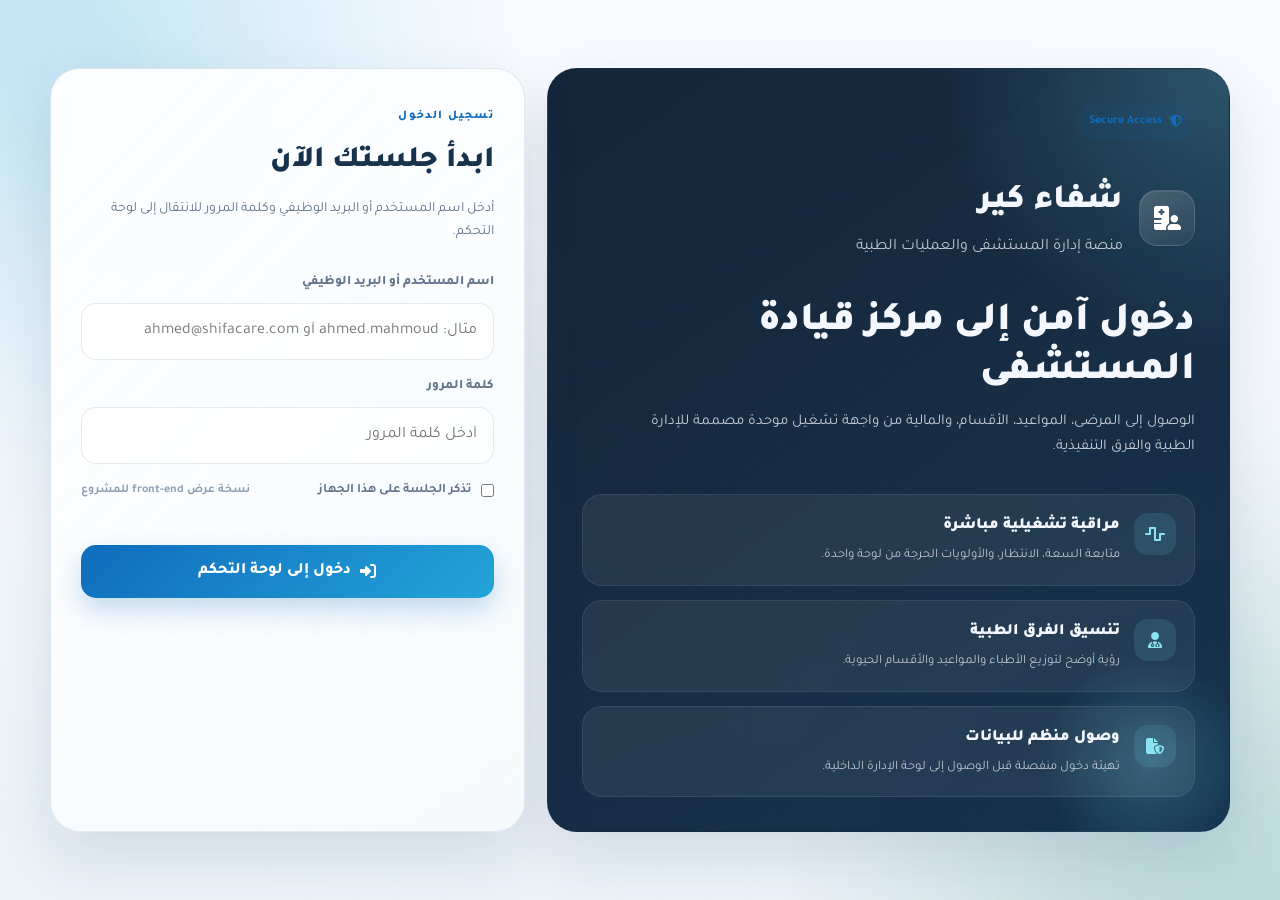
==== commit 6b3f2610: "Add files via upload" ====
--- a/login.html
+++ b/login.html
@@ -87,7 +87,7 @@
 
                 <div class="auth-form-row">
                     <label class="remember-box">
-                        <input type="checkbox" id="remember-session" checked>
+                        <input type="checkbox" id="remember-session">
                         <span>تذكر الجلسة على هذا الجهاز</span>
                     </label>
                     <span class="auth-helper">نسخة عرض front-end للمشروع</span>
--- a/styles.css
+++ b/styles.css
@@ -85,6 +85,10 @@
     position: relative;
 }
 
+body.sidebar-open {
+    overflow: hidden;
+}
+
 body::before {
     content: '';
     position: fixed;
@@ -367,6 +371,18 @@
     border-top: 1px solid rgba(255, 255, 255, 0.08);
 }
 
+.sidebar-overlay {
+    position: fixed;
+    inset: 0;
+    background: rgba(3, 10, 20, 0.42);
+    backdrop-filter: blur(3px);
+    border: none;
+    opacity: 0;
+    pointer-events: none;
+    transition: opacity var(--transition);
+    z-index: 930;
+}
+
 .logout {
     display: inline-flex;
     align-items: center;
@@ -418,6 +434,12 @@
     align-items: center;
 }
 
+.header-intro,
+.profile-details,
+.search-result-text {
+    min-width: 0;
+}
+
 .top-header-left {
     gap: 16px;
     min-width: 0;
@@ -426,6 +448,9 @@
 .top-header-right {
     gap: 20px;
     min-width: 0;
+    flex: 1;
+    justify-content: flex-end;
+    flex-wrap: wrap;
 }
 
 .header-intro .eyebrow,
@@ -459,6 +484,8 @@
     align-items: center;
     gap: 12px;
     width: min(420px, 42vw);
+    max-width: 100%;
+    min-width: 0;
     padding: 14px 18px;
     border-radius: 18px;
     background: var(--surface-main);
@@ -492,6 +519,9 @@
 
 .user-info {
     gap: 16px;
+    min-width: 0;
+    flex-wrap: wrap;
+    justify-content: flex-end;
 }
 
 .clock-box {
@@ -569,6 +599,8 @@
     box-shadow: var(--shadow-sm);
     cursor: pointer;
     transition: transform var(--transition), box-shadow var(--transition), border-color var(--transition);
+    min-width: 0;
+    max-width: 100%;
 }
 
 .profile:hover {
@@ -588,12 +620,14 @@
 .profile-details h4 {
     font-size: 14px;
     font-weight: 800;
+    overflow-wrap: anywhere;
 }
 
 .profile-details p {
     color: var(--text-muted);
     font-size: 12px;
     font-weight: 700;
+    overflow-wrap: anywhere;
 }
 
 .content-wrapper {
@@ -640,6 +674,7 @@
     display: inline-flex;
     align-items: center;
     gap: 9px;
+    max-width: 100%;
     padding: 11px 14px;
     border-radius: 16px;
     background: var(--surface-main);
@@ -1100,6 +1135,14 @@
     border-top: 1px solid var(--border);
     font-size: 14px;
     vertical-align: middle;
+}
+
+td > * {
+    min-width: 0;
+}
+
+.table-responsive.is-stacked td::before {
+    content: none;
 }
 
 tbody tr {
@@ -1866,6 +1909,7 @@
         align-items: stretch;
     }
 
+    .top-header-left,
     .top-header-right {
         justify-content: space-between;
         flex-wrap: wrap;
@@ -1886,6 +1930,11 @@
     .hero-side-grid {
         grid-template-columns: repeat(auto-fit, minmax(180px, 1fr));
     }
+
+    .auth-brand-panel,
+    .auth-form-panel {
+        padding: 28px 24px;
+    }
 }
 
 @media (max-width: 1100px) {
@@ -1903,6 +1952,11 @@
 
     .mobile-menu-toggle {
         display: grid;
+    }
+
+    body.sidebar-open .sidebar-overlay {
+        opacity: 1;
+        pointer-events: auto;
     }
 }
 
@@ -1922,12 +1976,22 @@
         font-size: 26px;
     }
 
+    .top-header-left,
+    .top-header-right,
     .user-info {
         width: 100%;
         justify-content: space-between;
         flex-wrap: wrap;
     }
 
+    .top-header-right {
+        gap: 16px;
+    }
+
+    .search-bar {
+        width: 100%;
+    }
+
     .profile {
         width: 100%;
         justify-content: center;
@@ -1945,6 +2009,75 @@
 
     .profile-hero {
         flex-direction: column;
+        align-items: flex-start;
+    }
+
+    .header-status-row {
+        align-items: stretch;
+    }
+
+    .status-banner {
+        width: 100%;
+        justify-content: center;
+    }
+}
+
+@media (max-width: 720px) {
+    .table-responsive.is-stacked {
+        overflow: visible;
+        padding: 14px 16px 18px;
+    }
+
+    .table-responsive.is-stacked table,
+    .table-responsive.is-stacked tbody,
+    .table-responsive.is-stacked tr,
+    .table-responsive.is-stacked td {
+        display: block;
+        width: 100%;
+    }
+
+    .table-responsive.is-stacked thead {
+        display: none;
+    }
+
+    .table-responsive.is-stacked tbody {
+        display: grid;
+        gap: 12px;
+    }
+
+    .table-responsive.is-stacked tr {
+        padding: 14px 16px;
+        border-radius: 18px;
+        border: 1px solid var(--border);
+        background: rgba(255, 255, 255, 0.52);
+        box-shadow: var(--shadow-sm);
+    }
+
+    body.dark-mode .table-responsive.is-stacked tr {
+        background: rgba(255, 255, 255, 0.03);
+    }
+
+    .table-responsive.is-stacked td {
+        border-top: none;
+        padding: 9px 0;
+        display: grid;
+        grid-template-columns: minmax(92px, 112px) minmax(0, 1fr);
+        gap: 12px;
+        align-items: start;
+    }
+
+    .table-responsive.is-stacked td::before {
+        content: attr(data-label);
+        color: var(--text-soft);
+        font-size: 11px;
+        font-weight: 800;
+    }
+
+    .table-responsive.is-stacked td:empty {
+        display: none;
+    }
+
+    .table-responsive.is-stacked .table-user {
         align-items: flex-start;
     }
 }
@@ -1966,6 +2099,12 @@
         padding: 20px;
     }
 
+    .hero-side-grid,
+    .stats-grid,
+    .profile-meta-grid {
+        grid-template-columns: 1fr;
+    }
+
     .department-grid,
     .timeline-list,
     .priority-list {
@@ -1981,7 +2120,8 @@
 
     .hero-actions,
     .page-actions,
-    .status-chip-group {
+    .status-chip-group,
+    .metric-chip {
         width: 100%;
     }
 
@@ -1992,6 +2132,14 @@
         width: 100%;
     }
 
+    .page-header {
+        align-items: stretch;
+    }
+
+    .page-actions {
+        width: 100%;
+    }
+
     .doctor-card,
     .timeline-item,
     .table-user {
@@ -2015,4 +2163,44 @@
         flex-direction: column;
         align-items: flex-start;
     }
-}
+
+    .auth-logo {
+        align-items: flex-start;
+    }
+}
+
+@media (max-width: 480px) {
+    .top-header {
+        padding-top: 18px;
+        padding-bottom: 16px;
+    }
+
+    .header-intro h1,
+    .page-header h2,
+    .hero-copy h2,
+    .auth-form-head h2 {
+        font-size: 22px;
+    }
+
+    .header-intro p,
+    .hero-copy p,
+    .page-header p {
+        font-size: 13px;
+    }
+
+    .profile {
+        justify-content: flex-start;
+    }
+
+    .profile-details {
+        flex: 1;
+    }
+
+    .toast {
+        left: 14px;
+        right: 14px;
+        bottom: 14px;
+        width: auto;
+        justify-content: center;
+    }
+}
